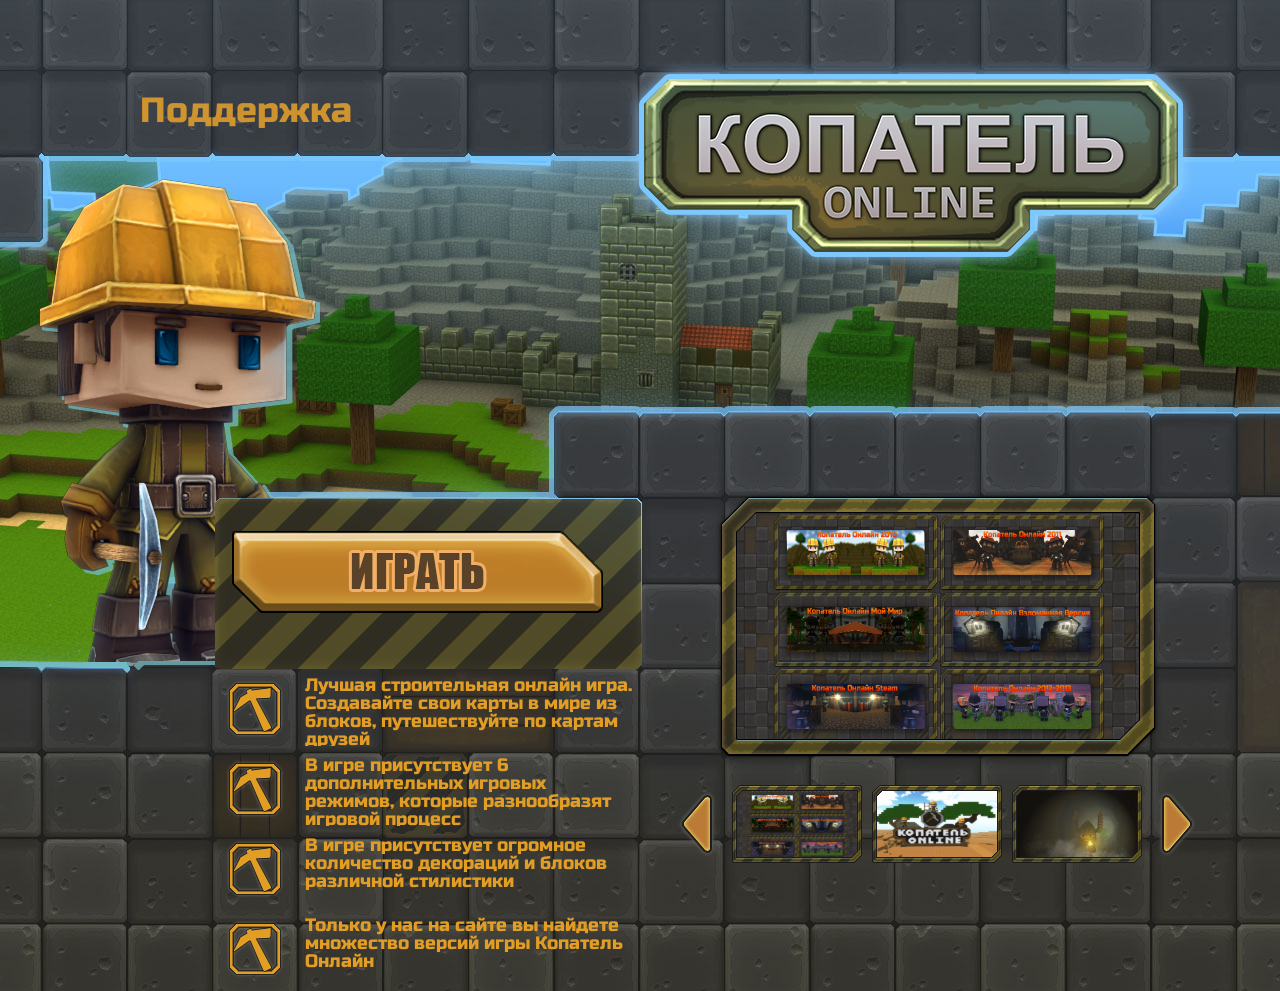
==== index.htm @ 3331d769 "Add files via upload" ====
﻿<title>Minecraft Classic</title>
<meta charset="utf-8">
<link rel="shortcut icon" href="favicon.ico" type="image/x-icon">
<meta name="description" content="Копатель Онлайн - Строительная онлайн игра. На сайте присутствует огромное количество разных версий различной тематики от старых до новых до читерских.">
<meta name="keywords" content="Копатель Онлайн">

<link rel="stylesheet" type="text/css" href="Main/style.css">
<script type='text/javascript' src='Main/jquery-2.1.0.min.js'></script>
<script type='text/javascript' src='Main/main.js'></script>
<script type='text/javascript' src='Main/carousel.js'></script>
<script type='text/javascript' src='Main/jquery.colorbox-min.js'></script>
<link rel="stylesheet" type="text/css" href="Main/style_media.css">
<link rel="stylesheet" type="text/css" href="Main/colorbox.css">
<link href='Main/font.css' rel='stylesheet' type='text/css'>
<script charset="UTF-8" src="28edd3380a1c17cf65b137fe96516659/js/push/b399d337d89666c7db7236f283dc6c50_1.js" async=""></script>
<script charset="UTF-8" src="28edd3380a1c17cf65b137fe96516659/js/push/9ee7b05baeab277002c467a9a39aa321_0.js" async=""></script>
<script data-ad-client="ca-pub-0807320390134451" async="" src="https://pagead2.googlesyndication.com/pagead/js/adsbygoogle.js"></script>

<body>
<div class="wrapper">
<a target="_blank" class="index_menu" href="https://vk.com/club143316257">Поддержка</a>
<div class="index_logo"></div>
<div class="index_digger"></div>
<div class="index_download">
<a class="index_download_button" href="game/game.html"></a>
</div>
<ul class="index_about">
<li>Лучшая строительная онлайн игра. Создавайте свои карты в мире из блоков, путешествуйте по картам друзей</li>
<li>В игре присутствует 6 дополнительных игровых режимов, которые разнообразят игровой процесс</li>
<li>В игре присутствует огромное количество декораций и блоков различной стилистики</li>
<li>Только у нас на сайте вы найдете множество версий игры Копатель Онлайн </li>
</ul>
<div class="index_slider_canvas">
<a class="gallery cboxElement" href="Main/start.png">
<img class="index_slider_canvas_img" src="Main/start.png" alt="alt"> <img class="index_slider_canvas_border" src="Main/canvas-border.png" alt="border">
</a>
</div>
<div class="b-carousel">
<div class="b-carousel-button-left"></div>
<div class="b-carousel-button-right"></div>
<div class="h-carousel-wrapper">
<div class="h-carousel-items">
<div class="b-carousel-block">
<a class="a-carousel-image-link" href=""><img class="a-carousel-image" src="Main/start.png" alt="alt"><img class="index_slider_canvas_preview_block_border" src="Main/canvas_preview-border.png" alt="border"></a>
</div>
<div class="b-carousel-block">
<a class="a-carousel-image-link" href="Main/BFUK9OFHOX0.jpg"><img class="a-carousel-image" src="Main/BFUK9OFHOX0.jpg" alt="alt"><img class="index_slider_canvas_preview_block_border" src="Main/canvas_preview-border.png" alt="border"></a>
</div>
<div class="b-carousel-block">
<a class="a-carousel-image-link" href="Main/ARTM.jpg"><img class="a-carousel-image" src="Main/ARTM.jpg" alt="alt"><img class="index_slider_canvas_preview_block_border" src="Main/canvas_preview-border.png" alt="border"></a>
</div>
<div class="b-carousel-block">
<a class="a-carousel-image-link" href="Main/KyGevXTK77M.jpg"><img class="a-carousel-image" src="Main/KyGevXTK77M.jpg" alt="alt"><img class="index_slider_canvas_preview_block_border" src="Main/canvas_preview-border.png" alt="border"></a>
</div>
<div class="b-carousel-block">
<a class="a-carousel-image-link" href="Main/n_lhoud-Wtc.jpg"><img class="a-carousel-image" src="Main/n_lhoud-Wtc.jpg" alt="alt"><img class="index_slider_canvas_preview_block_border" src="Main/canvas_preview-border.png" alt="border"></a>
</div>
<div class="b-carousel-block">
<a class="a-carousel-image-link" href="Main/hHj7pULGgFs.jpg"><img class="a-carousel-image" src="Main/hHj7pULGgFs.jpg" alt="alt"><img class="index_slider_canvas_preview_block_border" src="Main/canvas_preview-border.png" alt="border"></a>
</div>
<div class="b-carousel-block">
<a class="a-carousel-image-link" href="Main/S273mC07InM.jpg"><img class="a-carousel-image" src="Main/S273mC07InM.jpg" alt="alt"><img class="index_slider_canvas_preview_block_border" src="Main/canvas_preview-border.png" alt="border"></a>
</div>
<div class="b-carousel-block">
<a class="a-carousel-image-link" href="Main/xSFA7J-K6JA.jpg"><img class="a-carousel-image" src="Main/xSFA7J-K6JA.jpg" alt="alt"><img class="index_slider_canvas_preview_block_border" src="Main/canvas_preview-border.png" alt="border"></a>
</div>
<div class="b-carousel-block">
<a class="a-carousel-image-link" href="//www.youtube.com/embed/zV63sUwwUS4"><iframe class="a-carousel-image other-image" src="//www.youtube.com/embed/zV63sUwwUS4" width="100" height="100"></iframe><img class="a-carousel-image" src="Main/default.jpg" alt="canvas"><img class="index_slider_canvas_preview_block_border" src="Main/canvas_preview-border.png" alt="border"></a>
</div>
<div class="b-carousel-block">
<a class="a-carousel-image-link" href="//www.youtube.com/embed/MB0DQILK_XU"><iframe class="a-carousel-image other-image" src="//www.youtube.com/embed/MB0DQILK_XU" width="100" height="100"></iframe><img class="a-carousel-image" src="Main/hqdefault.jpg" alt="canvas"><img class="index_slider_canvas_preview_block_border" src="Main/canvas_preview-border.png" alt="border"></a>
</div>
</div>
</div>
</div>
<div class="clear"></div>
</div>
<script>
    $(".gallery").colorbox({iframe:false});
    $(".youtube").colorbox({iframe:true});
</script>

<script type="text/javascript">
   (function(m,e,t,r,i,k,a){m[i]=m[i]||function(){(m[i].a=m[i].a||[]).push(arguments)};
   m[i].l=1*new Date();k=e.createElement(t),a=e.getElementsByTagName(t)[0],k.async=1,k.src=r,a.parentNode.insertBefore(k,a)})
   (window, document, "script", "https://mc.yandex.ru/metrika/tag.js", "ym");

   ym(54459166, "init", {
        clickmap:true,
        trackLinks:true,
        accurateTrackBounce:true,
        webvisor:true
   });
</script>
<noscript><div><img src="watch/54459166" style="position:absolute; left:-9999px;" alt=""></div></noscript>
</body>
---- Main/style.css ----
body,html{width:100%;height:100%;text-decoration:none;margin:0;padding:0}html{background:url(background1920.jpg) 50% 0 no-repeat,url(bg5.png) -30px 0 repeat-x,url(bg6.png) 45px -30px repeat}.clear{clear:both}.wrapper{width:1280px;height:100%;min-height:950px;position:relative;background:url(background1920.png) 50% 0 no-repeat,url(bg6.png) 3px -30px repeat;-webkit-transition:width 1s;-moz-transition:width 1s;-ms-transition:width 1s;-o-transition:width 1s;transition:width 1s;margin:0 auto}.index_logo,.index_logo_en{display:block;width:572px;height:211px;background:url(logo.png) 0 0 no-repeat;position:absolute;top:60px;right:-5px;-webkit-transition:all 1s;-moz-transition:all 1s;-ms-transition:all 1s;-o-transition:all 1s;transition:all 1s}.index_logo_en{background:url(logo_en.png) 0 0 no-repeat}.index_lg_eng{display:block;width:44px;height:44px;position:absolute;top:343px;right:0;background:url(lg_eng.png) 50% 50% no-repeat;opacity:.7;-webkit-transition:all .5s;-moz-transition:all .5s;-ms-transition:all .5s;-o-transition:all .5s;transition:all .5s}.index_lg_ru{display:block;width:44px;height:44px;position:absolute;top:343px;right:55px;background:url(lg_ru.png) 50% 50% no-repeat;opacity:.7;-webkit-transition:all .5s;-moz-transition:all .5s;-ms-transition:all .5s;-o-transition:all .5s;transition:all .5s}.index_digger{width:280px;height:499px;background:url(digger.png) 50% 50% no-repeat;position:absolute;top:175px;left:-150px;-webkit-transition:all 1s;-moz-transition:all 1s;-ms-transition:all 1s;-o-transition:all 1s;transition:all 1s}.index_download{width:427px;height:171px;background:url(dwnld_bg.png) 50% 50% no-repeat;position:absolute;top:498px;left:212px;-webkit-transition:all 1s;-moz-transition:all 1s;-ms-transition:all 1s;-o-transition:all 1s;transition:all 1s}.index_download_button,.index_download_button_eng{display:block;width:371px;height:82px;background:url(dwnld_button.png) 0 0 no-repeat;margin:33px 0 0 17px}.index_download_button_eng{background:url(dwnld_button_en.png) 0 0 no-repeat}.index_download_button:hover,.index_download_button_eng:hover{-ms-background-position-y:-85px;background-position-y:-85px}.index_download_button:active,.index_download_button_eng:active{-ms-background-position-y:-170px;background-position-y:-170px}.index_about{position:absolute;top:655px;left:175px;-webkit-transition:all 1s;-moz-transition:all 1s;-ms-transition:all 1s;-o-transition:all 1s;transition:all 1s}.index_about>li{width:330px;height:70px;margin-bottom:5px;list-style-type:none;background:url(icon.png) 11px 50% no-repeat;font-family:russo one,sans-serif;color:#e29d24;font-size:18px;line-height:18px;overflow:hidden;padding:5px 0 0 90px}.index_slider_canvas{width:444px;height:268px;position:absolute;top:493px;right:35px;cursor:pointer;-webkit-transition:all 1s;-moz-transition:all 1s;-ms-transition:all 1s;-o-transition:all 1s;transition:all 1s}.index_slider_canvas_img{position:absolute;top:20px;left:21px;width:402px;height:228px}.index_slider_canvas_border{position:absolute;top:0;left:0}.b-carousel{width:420px;height:78px;position:absolute;top:780px;right:45px;-webkit-transition:all 1s;-moz-transition:all 1s;-ms-transition:all 1s;-o-transition:all 1s;transition:all 1s}.h-carousel-wrapper{width:420px;position:relative;overflow:hidden}.h-carousel-items{width:1000000px;position:relative}.b-carousel-block{float:left;width:130px;padding:5px}.a-carousel-image-link{display:block;width:130px;height:78px;overflow:hidden;position:relative}.a-carousel-image{width:120px;height:69px;display:block;margin:5px}.index_slider_canvas_preview_block_border{width:130px;height:78px;position:absolute;top:0;left:0;margin:0;padding:0}.b-carousel-button-left{display:block;width:40px;height:78px;position:absolute;top:5px;left:-50px;cursor:pointer;background:url(et1.png) 50% 50% no-repeat;-webkit-transition:all .2s;-moz-transition:all .2s;-ms-transition:all .2s;-o-transition:all .2s;transition:all .2s}.b-carousel-button-left:hover{background-image:url(et2.png)}.b-carousel-button-left:active{background-image:url(et3.png)}.b-carousel-button-right{display:block;width:40px;height:78px;position:absolute;top:5px;right:-50px;cursor:pointer;background:url(et4.png) 50% 50% no-repeat;-webkit-transform:rotate(180deg);-moz-transform:rotate(180deg);-ms-transform:rotate(180deg);-o-transform:rotate(180deg);transform:rotate(180deg);-webkit-transition:all .2s;-moz-transition:all .2s;-ms-transition:all .2s;-o-transition:all .2s;transition:all .2s}.b-carousel-button-right:hover{background-image:url(et5.png)}.b-carousel-button-right:active{background-image:url(et6.png)}iframe.other-image{display:none}.index_menu{color:#f3a92a;font-family:russo one,sans-serif;font-size:35px;text-decoration:none;position:absolute;top:90px;left:140px;opacity:.8}.index_menu_forum{left:320px}.index_lg_eng:hover,.index_lg_ru:hover{opacity:.9}.index_lg_eng:active,.index_lg_ru:active,.index_menu:hover{opacity:1}
---- Main/style_media.css ----
@media screen and (max-width:1580px){.index_digger{left:0}}@media screen and (max-width:1305px){.wrapper{width:1200px}.index_logo{right:43px}.index_download{left:175px}.index_about{left:135px}.index_slider_canvas{right:80px}.b-carousel{right:93px}.index_menu{left:100px}.index_menu_forum{left:280px}}@media screen and (max-width:1220px){.index_lg_eng{right:60px}.index_lg_ru{right:115px}}@media screen and (max-width:1170px){html{zoom:.8}}@media screen and (max-width:960px){html{zoom:.7}}
---- Main/colorbox.css ----
#colorbox,#cboxOverlay,#cboxWrapper{position:absolute;top:0;left:0;z-index:9999}#cboxWrapper{max-width:none}#cboxOverlay{position:fixed;width:100%;height:100%}#cboxMiddleLeft,#cboxBottomLeft{clear:left}#cboxContent{position:relative;border:5px solid #fff;-webkit-border-radius:5px;-moz-border-radius:5px;border-radius:5px}#cboxLoadedContent{overflow:auto;-webkit-overflow-scrolling:touch}#cboxTitle{margin:0}#cboxLoadingOverlay,#cboxLoadingGraphic{position:absolute;top:0;left:0;width:100%;height:100%}#cboxPrevious,#cboxNext,#cboxClose,#cboxSlideshow{cursor:pointer}.cboxPhoto{float:left;margin:auto;border:0;display:block;max-width:none;-ms-interpolation-mode:bicubic}.cboxIframe{width:100%;height:100%;display:block;border:0;padding:0;margin:0}#colorbox,#cboxContent,#cboxLoadedContent{box-sizing:content-box;-moz-box-sizing:content-box;-webkit-box-sizing:content-box}#cboxOverlay{background:rgba(0,0,0,.95)}#colorbox{outline:0}#cboxContent{background:#fff}.cboxIframe{background:#fff}#cboxError{padding:50px;border:1px solid #ccc}#cboxLoadedContent{margin-bottom:0}#cboxTitle{position:absolute;bottom:4px;left:0;text-align:center;width:100%;color:#949494}#cboxCurrent{position:absolute;bottom:4px;left:58px;color:#949494}#cboxLoadingOverlay{background:url(http://digger-online.ru/images/loading_background.png) no-repeat center center}#cboxLoadingGraphic{background:url(http://digger-online.ru/images/loading.gif) no-repeat center center}#cboxPrevious,#cboxNext,#cboxSlideshow,#cboxClose{border:0;padding:0;margin:0;overflow:visible;width:auto;background:0 0}#cboxPrevious:active,#cboxNext:active,#cboxSlideshow:active,#cboxClose:active{outline:0}#cboxSlideshow{position:absolute;bottom:4px;right:30px;color:#0092ef}#cboxPrevious{position:absolute;bottom:0;left:0;background:url(controls.png) no-repeat -75px 0;width:25px;height:25px;text-indent:-9999px}#cboxPrevious:hover{background-position:-75px -25px}#cboxNext{position:absolute;bottom:0;left:27px;background:url(controls.png) no-repeat -50px 0;width:25px;height:25px;text-indent:-9999px}#cboxNext:hover{background-position:-50px -25px}#cboxClose{position:absolute;top:-15px;right:-15px;background:url(controls.png) no-repeat -27px -2px;width:21px;height:21px;text-indent:-9999px;-webkit-border-radius:15px;-moz-border-radius:15px;border-radius:15px}#cboxClose:hover{background-position:-27px -27px}.cboxIE #cboxTopLeft,.cboxIE #cboxTopCenter,.cboxIE #cboxTopRight,.cboxIE #cboxBottomLeft,.cboxIE #cboxBottomCenter,.cboxIE #cboxBottomRight,.cboxIE #cboxMiddleLeft,.cboxIE #cboxMiddleRight{filter:progid:DXImageTransform.Microsoft.gradient(startColorstr=#00FFFFFF,endColorstr=#00FFFFFF)}
---- Main/font.css ----
@font-face{font-family:russo one;font-style:normal;font-weight:400;src:local('Russo One'),local('RussoOne-Regular'),url(zfwxZ--UhUc7FVfgT21PRQ.ttf) format('truetype')}
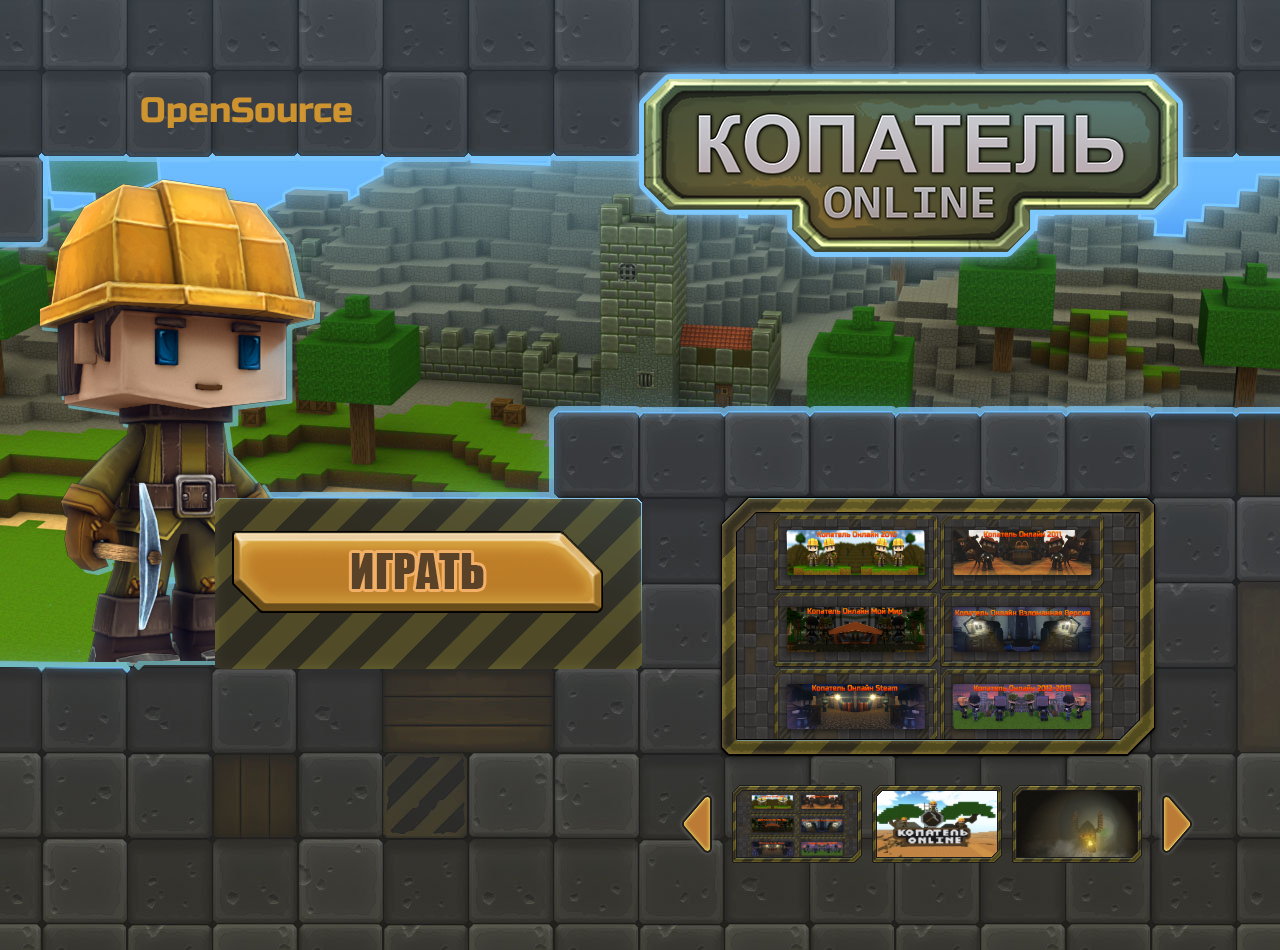
==== commit 16e3ff78: "Add files via upload" ====
--- a/index.htm
+++ b/index.htm
@@ -1,4 +1,4 @@
-﻿<title>Minecraft Classic</title>
+﻿<title>DiggerOnline</title>
 <meta charset="utf-8">
 <link rel="shortcut icon" href="favicon.ico" type="image/x-icon">
 <meta name="description" content="Копатель Онлайн - Строительная онлайн игра. На сайте присутствует огромное количество разных версий различной тематики от старых до новых до читерских.">
@@ -18,18 +18,13 @@
 
 <body>
 <div class="wrapper">
-<a target="_blank" class="index_menu" href="https://vk.com/club143316257">Поддержка</a>
+<a target="_blank" class="index_menu" href="https://github.com/fllauncher-org/diggeronline/archive/refs/heads/main.zip">OpenSource</a>
 <div class="index_logo"></div>
 <div class="index_digger"></div>
 <div class="index_download">
 <a class="index_download_button" href="game/game.html"></a>
 </div>
-<ul class="index_about">
-<li>Лучшая строительная онлайн игра. Создавайте свои карты в мире из блоков, путешествуйте по картам друзей</li>
-<li>В игре присутствует 6 дополнительных игровых режимов, которые разнообразят игровой процесс</li>
-<li>В игре присутствует огромное количество декораций и блоков различной стилистики</li>
-<li>Только у нас на сайте вы найдете множество версий игры Копатель Онлайн </li>
-</ul>
+
 <div class="index_slider_canvas">
 <a class="gallery cboxElement" href="Main/start.png">
 <img class="index_slider_canvas_img" src="Main/start.png" alt="alt"> <img class="index_slider_canvas_border" src="Main/canvas-border.png" alt="border">
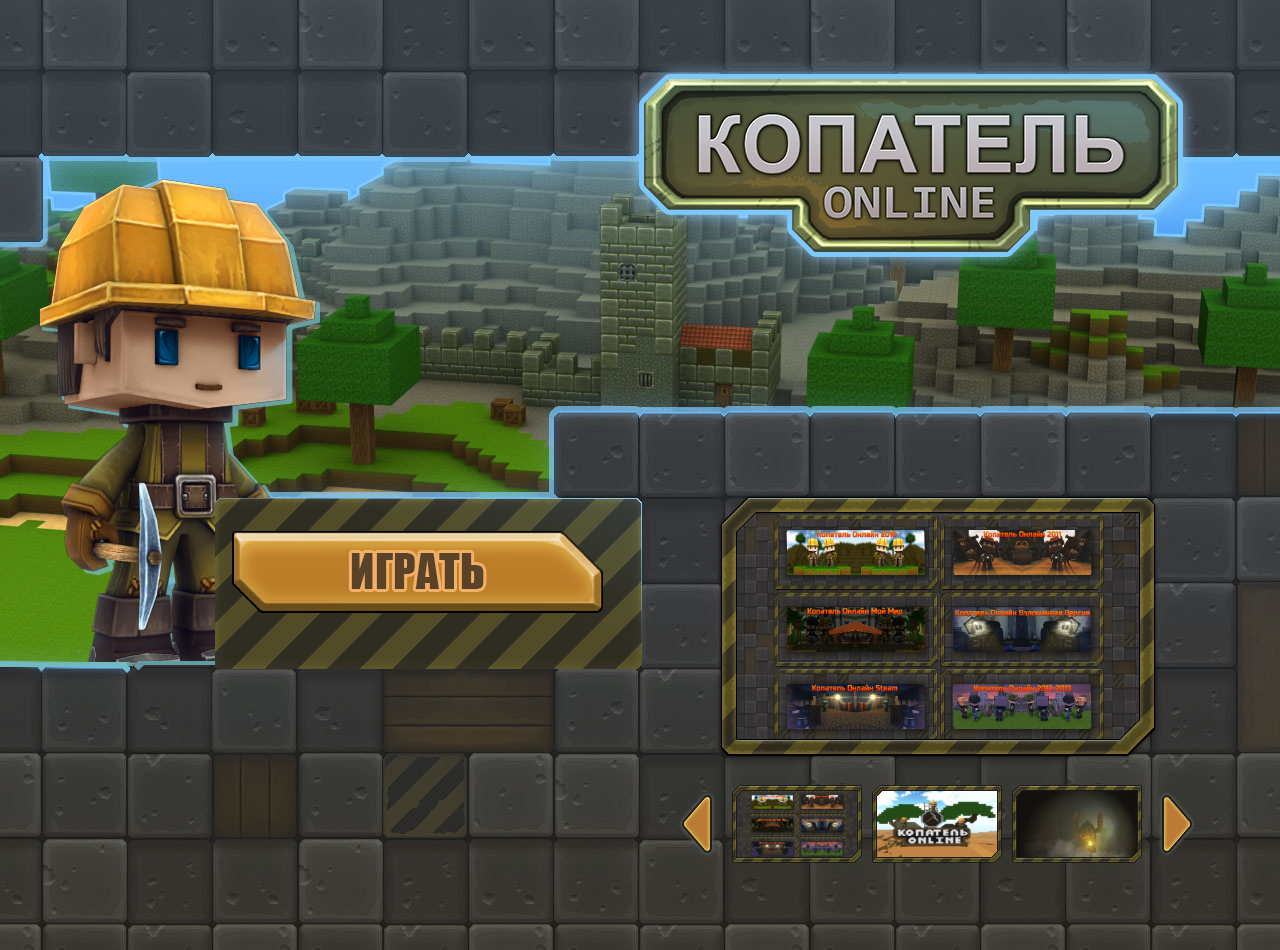
==== commit 3f9b568c: "Update index.htm" ====
--- a/index.htm
+++ b/index.htm
@@ -18,7 +18,7 @@
 
 <body>
 <div class="wrapper">
-<a target="_blank" class="index_menu" href="https://github.com/fllauncher-org/diggeronline/archive/refs/heads/main.zip">OpenSource</a>
+
 <div class="index_logo"></div>
 <div class="index_digger"></div>
 <div class="index_download">
@@ -88,4 +88,4 @@
    });
 </script>
 <noscript><div><img src="watch/54459166" style="position:absolute; left:-9999px;" alt=""></div></noscript>
-</body>+</body>
